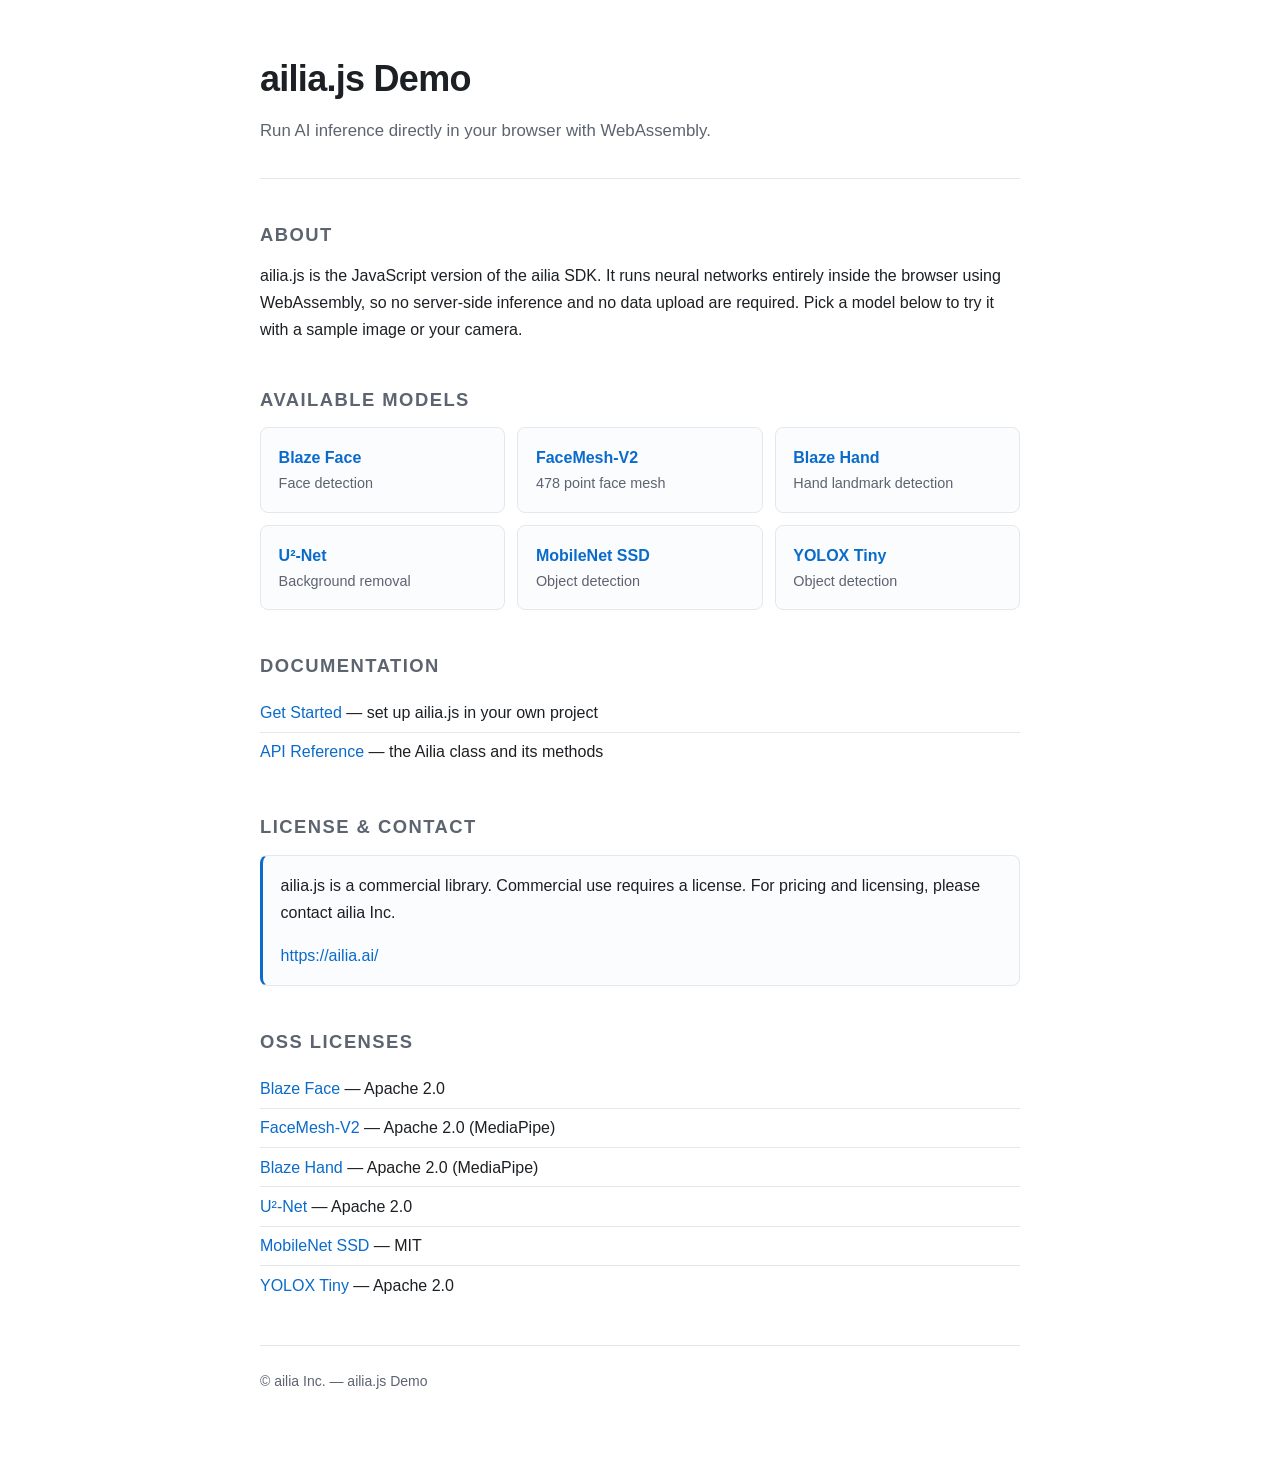
==== index.html @ ac6acb91 "Add a U^2-Net background removal demo Port ailia-models/background_removal/u2net with the small u2ne" ====
<!doctype html>
<html lang="en">

<head>
    <meta charset="utf-8" />
    <meta name="viewport" content="width=device-width, initial-scale=1" />
    <title>ailia.js Demo</title>
    <link rel="stylesheet" href="style.css" />
</head>

<body>
    <div class="page">

        <header class="site-header">
            <h1>ailia.js Demo</h1>
            <p class="tagline">Run AI inference directly in your browser with WebAssembly.</p>
        </header>

        <section>
            <h2>About</h2>
            <p>
                ailia.js is the JavaScript version of the ailia SDK. It runs neural networks
                entirely inside the browser using WebAssembly, so no server-side inference and
                no data upload are required. Pick a model below to try it with a sample image or
                your camera.
            </p>
        </section>

        <section>
            <h2>Available models</h2>
            <div class="card-grid">
                <a class="card" href="blazeface/">
                    <span class="card-title">Blaze Face</span>
                    <span class="card-desc">Face detection</span>
                </a>
                <a class="card" href="facemesh_v2/">
                    <span class="card-title">FaceMesh-V2</span>
                    <span class="card-desc">478 point face mesh</span>
                </a>
                <a class="card" href="blazehand/">
                    <span class="card-title">Blaze Hand</span>
                    <span class="card-desc">Hand landmark detection</span>
                </a>
                <a class="card" href="u2netp/">
                    <span class="card-title">U&sup2;-Net</span>
                    <span class="card-desc">Background removal</span>
                </a>
                <a class="card" href="mobilenet_ssd/">
                    <span class="card-title">MobileNet SSD</span>
                    <span class="card-desc">Object detection</span>
                </a>
                <a class="card" href="yolox/">
                    <span class="card-title">YOLOX Tiny</span>
                    <span class="card-desc">Object detection</span>
                </a>
            </div>
        </section>

        <section>
            <h2>Documentation</h2>
            <ul class="link-list">
                <li><a href="https://docs.ailia.ai/sdk/js/en/tutorial-get_started.html">Get Started</a> &mdash; set up ailia.js in your own project</li>
                <li><a href="https://docs.ailia.ai/sdk/js/en/Ailia.html">API Reference</a> &mdash; the Ailia class and its methods</li>
            </ul>
        </section>

        <section>
            <h2>License &amp; contact</h2>
            <div class="note">
                <p>
                    ailia.js is a commercial library. Commercial use requires a license.
                    For pricing and licensing, please contact ailia Inc.
                </p>
                <p><a href="https://ailia.ai/">https://ailia.ai/</a></p>
            </div>
        </section>

        <section>
            <h2>OSS licenses</h2>
            <ul class="link-list">
                <li><a href="blazeface/LICENSE">Blaze Face</a> &mdash; Apache 2.0</li>
                <li><a href="facemesh_v2/LICENSE">FaceMesh-V2</a> &mdash; Apache 2.0 (MediaPipe)</li>
                <li><a href="blazehand/LICENSE">Blaze Hand</a> &mdash; Apache 2.0 (MediaPipe)</li>
                <li><a href="u2netp/LICENSE">U&sup2;-Net</a> &mdash; Apache 2.0</li>
                <li><a href="mobilenet_ssd/LICENSE">MobileNet SSD</a> &mdash; MIT</li>
                <li><a href="yolox/LICENSE">YOLOX Tiny</a> &mdash; Apache 2.0</li>
            </ul>
        </section>

        <footer class="site-footer">
            &copy; ailia Inc. &mdash; ailia.js Demo
        </footer>

    </div>
</body>

</html>
---- style.css ----
/* ailia.js Demo - shared stylesheet */

:root {
    --bg: #ffffff;
    --surface: #fbfcfd;
    --border: #e4e7ec;
    --text: #1c2024;
    --text-muted: #5c6470;
    --accent: #0b6bcb;
    --accent-hover: #095aab;
    --accent-soft: #f2f7fd;
    --error: #c62828;
    --radius: 8px;
    --mono: ui-monospace, SFMono-Regular, "SF Mono", Menlo, Consolas, monospace;
}

* {
    box-sizing: border-box;
}

body {
    margin: 0;
    padding: 0 1.5rem 4rem;
    background-color: var(--bg);
    color: var(--text);
    font-family: -apple-system, BlinkMacSystemFont, "Helvetica Neue",
        "Hiragino Sans", "Noto Sans JP", Arial, sans-serif;
    font-size: 16px;
    line-height: 1.7;
}

/* Layout ------------------------------------------------------------------ */

.page {
    max-width: 760px;
    margin: 0 auto;
}

/* Demo pages put the input and the result side by side, so they need more room */
.page--wide {
    max-width: 1080px;
}

.site-header {
    padding: 3rem 0 2rem;
    border-bottom: 1px solid var(--border);
    margin-bottom: 2.5rem;
}

.site-header h1 {
    margin: 0;
    font-size: 2.25rem;
    letter-spacing: -0.02em;
}

.tagline {
    margin: 0.5rem 0 0;
    color: var(--text-muted);
    font-size: 1.05rem;
}

.back-link {
    display: inline-block;
    margin-bottom: 0.75rem;
    font-size: 0.9rem;
}

section {
    margin-bottom: 2.5rem;
}

section > h2 {
    margin: 0 0 0.75rem;
    font-size: 1.15rem;
    text-transform: uppercase;
    letter-spacing: 0.08em;
    color: var(--text-muted);
}

p {
    margin: 0 0 1rem;
}

/* Links ------------------------------------------------------------------- */

a {
    color: var(--accent);
    text-decoration: none;
}

a:hover {
    text-decoration: underline;
}

/* Model cards ------------------------------------------------------------- */

.card-grid {
    display: grid;
    grid-template-columns: repeat(auto-fit, minmax(220px, 1fr));
    gap: 0.75rem;
}

.card {
    display: block;
    padding: 1rem 1.1rem;
    background: var(--surface);
    border: 1px solid var(--border);
    border-radius: var(--radius);
    color: inherit;
}

.card:hover {
    border-color: var(--accent);
    background: var(--accent-soft);
    text-decoration: none;
}

.card-title {
    display: block;
    font-weight: 600;
    color: var(--accent);
}

.card-desc {
    display: block;
    font-size: 0.9rem;
    color: var(--text-muted);
}

/* Plain link lists -------------------------------------------------------- */

.link-list {
    margin: 0;
    padding: 0;
    list-style: none;
}

.link-list li {
    padding: 0.35rem 0;
    border-bottom: 1px solid var(--border);
}

.link-list li:last-child {
    border-bottom: none;
}

/* Notes ------------------------------------------------------------------- */

.note {
    padding: 1rem 1.1rem;
    background: var(--surface);
    border: 1px solid var(--border);
    border-left: 3px solid var(--accent);
    border-radius: var(--radius);
}

.note p:last-child {
    margin-bottom: 0;
}

.site-footer {
    padding-top: 1.5rem;
    border-top: 1px solid var(--border);
    color: var(--text-muted);
    font-size: 0.875rem;
}

/* Demo pages: status line ------------------------------------------------- */

.status-container {
    display: inline-block;
    margin: 0 0 1.25rem;
    padding: 0.35rem 0.8rem;
    background: var(--accent-soft);
    border: 1px solid var(--border);
    border-radius: 999px;
    color: var(--text-muted);
    font-size: 0.9rem;
}

.status-container.error {
    background: #fdf1f1;
    border-color: #f2c9c9;
    color: var(--error);
    font-weight: 600;
}

/* Demo pages: controls --------------------------------------------------- */

.controls {
    display: flex;
    flex-wrap: wrap;
    gap: 0.6rem;
    margin-bottom: 2rem;
}

button {
    padding: 0.55rem 1.1rem;
    background: var(--accent);
    border: 1px solid var(--accent);
    border-radius: var(--radius);
    color: #fff;
    font-family: inherit;
    font-size: 0.95rem;
    cursor: pointer;
}

button:hover {
    background: var(--accent-hover);
    border-color: var(--accent-hover);
}

/* Buttons stay hidden until the model files have been loaded */
.singleImageButton,
.videoStreamButton {
    visibility: hidden;
}

.model-loaded .singleImageButton,
.model-loaded .videoStreamButton {
    visibility: visible;
}

/* Demo pages: input / output panels -------------------------------------- */

.io-container {
    display: grid;
    grid-template-columns: repeat(auto-fit, minmax(min(100%, 320px), 1fr));
    gap: 1rem;
    align-items: start;
}

.io-container > * {
    min-width: 0;
    padding: 1rem 1.1rem;
    background: var(--surface);
    border: 1px solid var(--border);
    border-radius: var(--radius);
}

.io-container h2 {
    margin: 0 0 0.75rem;
    font-size: 0.8rem;
    text-transform: uppercase;
    letter-spacing: 0.08em;
    color: var(--text-muted);
}

.io-container img,
.io-container video,
.io-container canvas {
    max-width: 100%;
    max-height: 500px;
    border-radius: 4px;
}

.sample-image {
    cursor: pointer;
}

/* The overlay canvas is absolutely positioned on top of the result canvas */
.result-container {
    position: relative;
}

.result-json {
    margin: 0.75rem 0 0;
    max-height: 260px;
    overflow: auto;
    color: var(--text-muted);
    font-family: var(--mono);
    font-size: 0.8rem;
    line-height: 1.5;
    white-space: pre;
}

.result-json:empty {
    display: none;
}
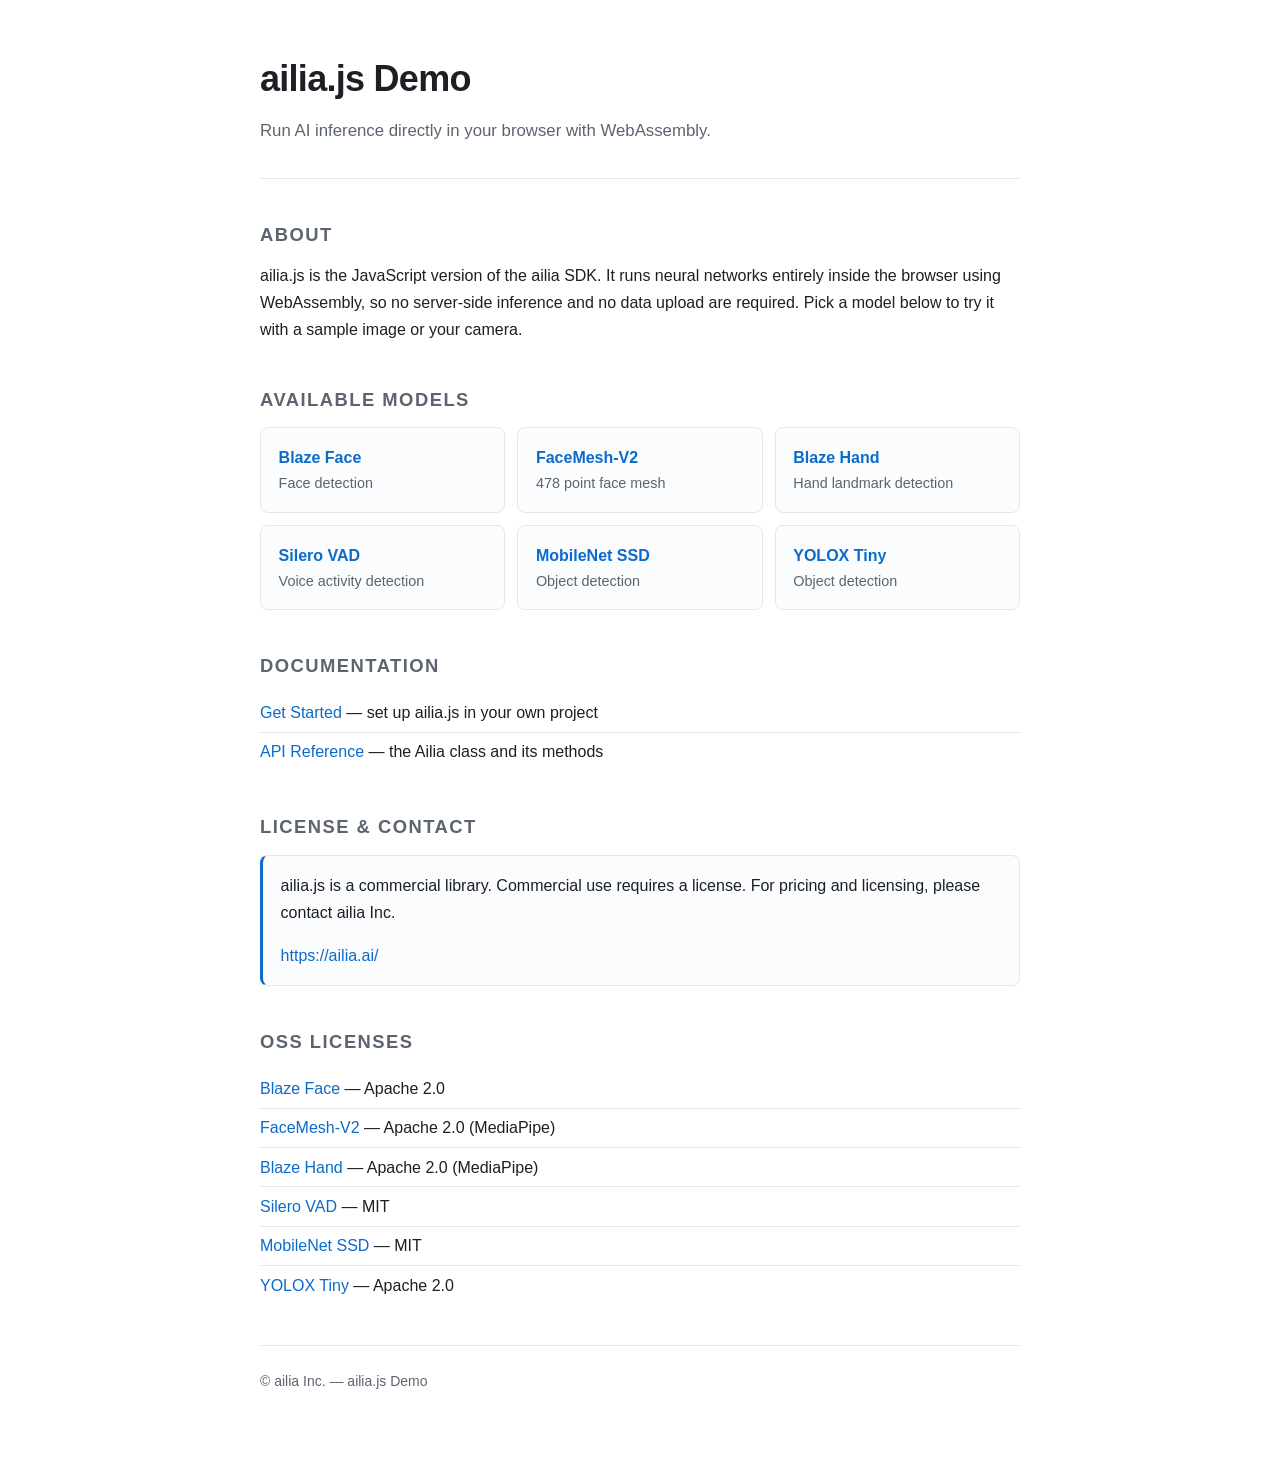
==== commit d50daa12: "Add a Silero VAD demo with microphone capture Port ailia-models/audio_processing/silero-vad at versi" ====
--- a/index.html
+++ b/index.html
@@ -41,9 +41,9 @@
                     <span class="card-title">Blaze Hand</span>
                     <span class="card-desc">Hand landmark detection</span>
                 </a>
-                <a class="card" href="u2netp/">
-                    <span class="card-title">U&sup2;-Net</span>
-                    <span class="card-desc">Background removal</span>
+                <a class="card" href="silero_vad/">
+                    <span class="card-title">Silero VAD</span>
+                    <span class="card-desc">Voice activity detection</span>
                 </a>
                 <a class="card" href="mobilenet_ssd/">
                     <span class="card-title">MobileNet SSD</span>
@@ -81,7 +81,7 @@
                 <li><a href="blazeface/LICENSE">Blaze Face</a> &mdash; Apache 2.0</li>
                 <li><a href="facemesh_v2/LICENSE">FaceMesh-V2</a> &mdash; Apache 2.0 (MediaPipe)</li>
                 <li><a href="blazehand/LICENSE">Blaze Hand</a> &mdash; Apache 2.0 (MediaPipe)</li>
-                <li><a href="u2netp/LICENSE">U&sup2;-Net</a> &mdash; Apache 2.0</li>
+                <li><a href="silero_vad/LICENSE">Silero VAD</a> &mdash; MIT</li>
                 <li><a href="mobilenet_ssd/LICENSE">MobileNet SSD</a> &mdash; MIT</li>
                 <li><a href="yolox/LICENSE">YOLOX Tiny</a> &mdash; Apache 2.0</li>
             </ul>
--- a/style.css
+++ b/style.css
@@ -277,3 +277,38 @@
 .result-json:empty {
     display: none;
 }
+
+/* Silero VAD: waveform and segment list ---------------------------------- */
+
+.waveform {
+    display: block;
+    width: 100%;
+    height: auto;
+    border: 1px solid var(--border);
+    border-radius: var(--radius);
+}
+
+.waveform-caption {
+    margin: 0.5rem 0 0;
+    color: var(--text-muted);
+    font-size: 0.875rem;
+}
+
+.segment-list li {
+    display: flex;
+    align-items: center;
+    gap: 0.6rem;
+    font-size: 0.9rem;
+}
+
+.segment-play {
+    padding: 0.2rem 0.6rem;
+    font-size: 0.8rem;
+}
+
+button:disabled {
+    background: var(--border);
+    border-color: var(--border);
+    color: var(--text-muted);
+    cursor: default;
+}
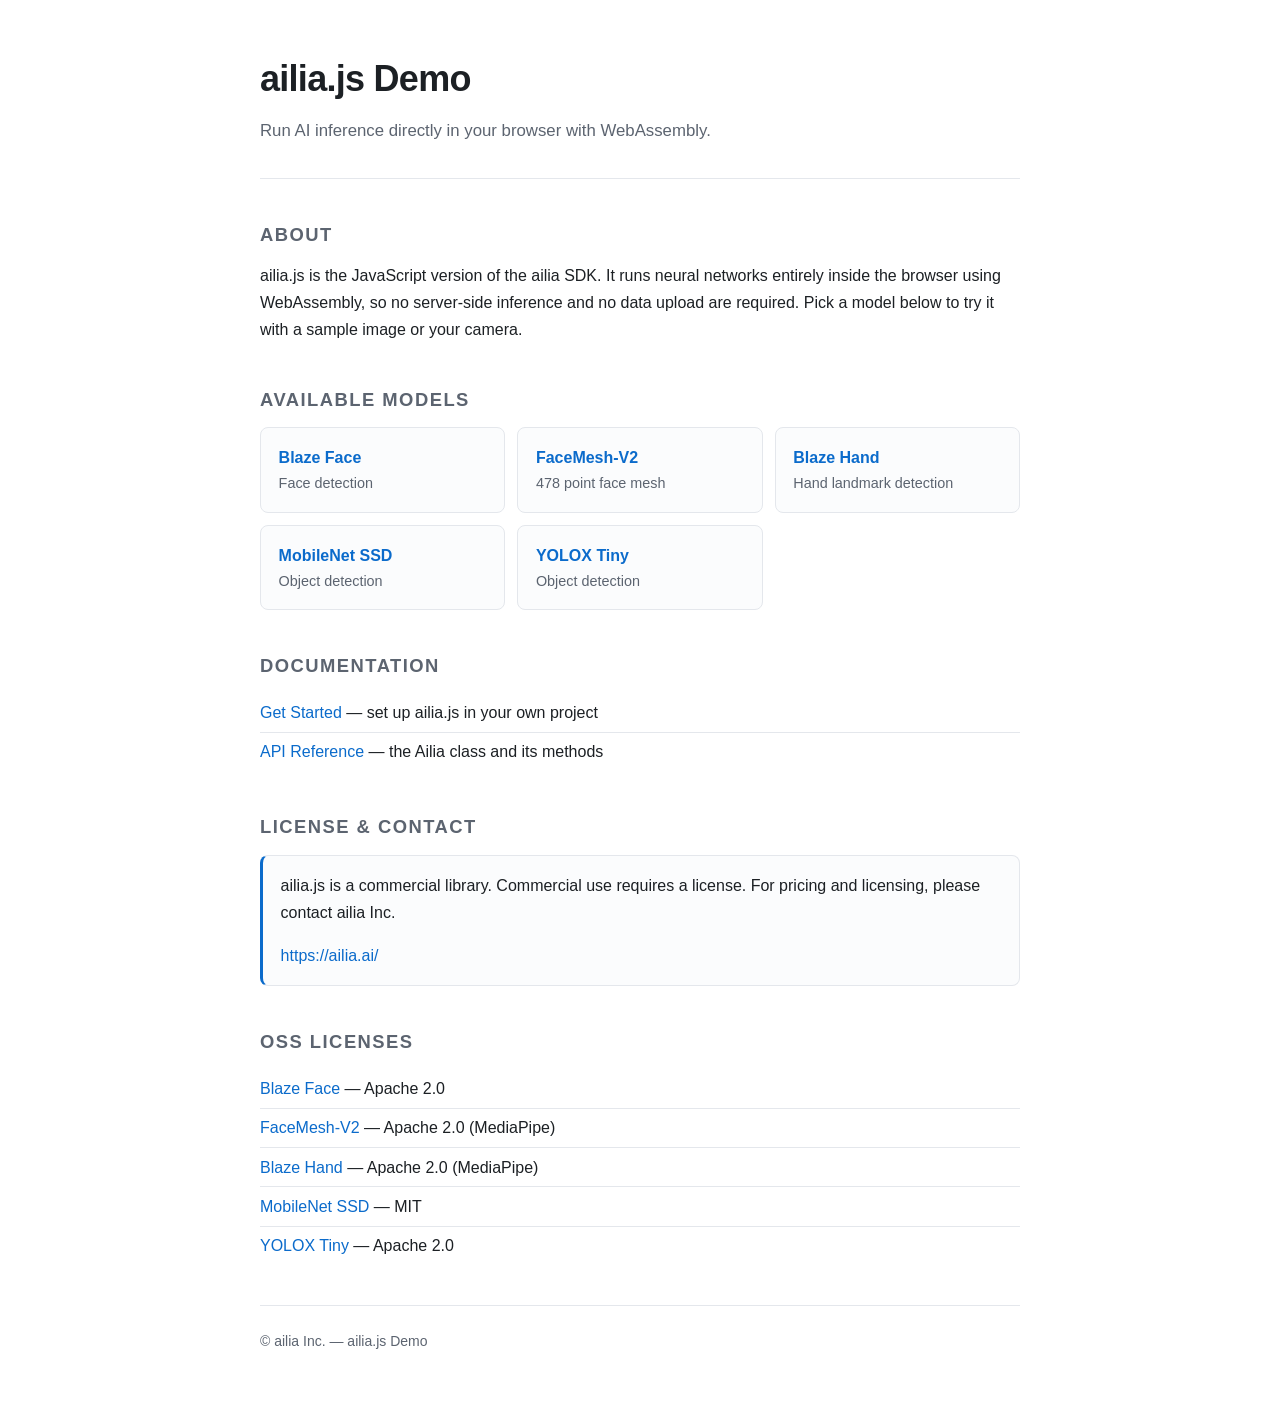
==== commit 54976c40: "Merge pull request #6 from ailia-ai/feature/facemesh-v2 Add a FaceMesh-V2 demo" ====
--- a/index.html
+++ b/index.html
@@ -41,10 +41,6 @@
                     <span class="card-title">Blaze Hand</span>
                     <span class="card-desc">Hand landmark detection</span>
                 </a>
-                <a class="card" href="silero_vad/">
-                    <span class="card-title">Silero VAD</span>
-                    <span class="card-desc">Voice activity detection</span>
-                </a>
                 <a class="card" href="mobilenet_ssd/">
                     <span class="card-title">MobileNet SSD</span>
                     <span class="card-desc">Object detection</span>
@@ -81,7 +77,6 @@
                 <li><a href="blazeface/LICENSE">Blaze Face</a> &mdash; Apache 2.0</li>
                 <li><a href="facemesh_v2/LICENSE">FaceMesh-V2</a> &mdash; Apache 2.0 (MediaPipe)</li>
                 <li><a href="blazehand/LICENSE">Blaze Hand</a> &mdash; Apache 2.0 (MediaPipe)</li>
-                <li><a href="silero_vad/LICENSE">Silero VAD</a> &mdash; MIT</li>
                 <li><a href="mobilenet_ssd/LICENSE">MobileNet SSD</a> &mdash; MIT</li>
                 <li><a href="yolox/LICENSE">YOLOX Tiny</a> &mdash; Apache 2.0</li>
             </ul>
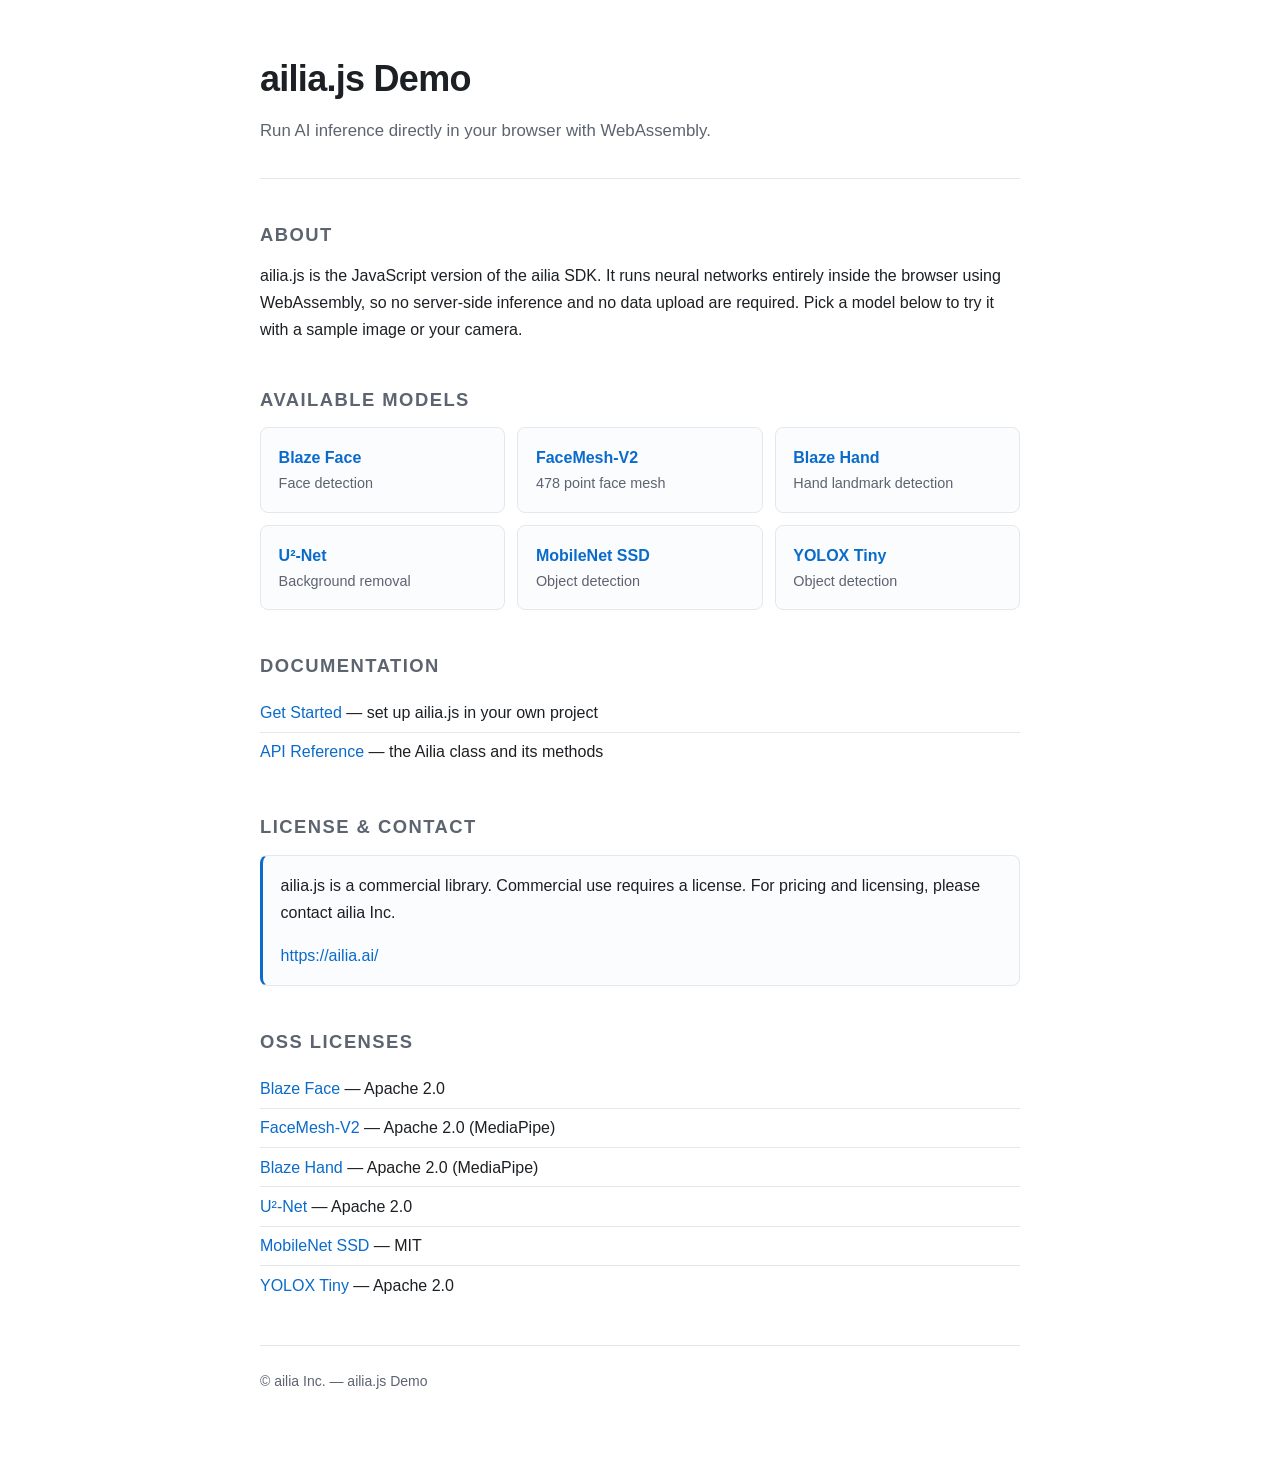
==== commit 61a7ccfa: "Merge pull request #7 from ailia-ai/feature/u2netp Feature/u2netp" ====
--- a/index.html
+++ b/index.html
@@ -41,6 +41,10 @@
                     <span class="card-title">Blaze Hand</span>
                     <span class="card-desc">Hand landmark detection</span>
                 </a>
+                <a class="card" href="u2netp/">
+                    <span class="card-title">U&sup2;-Net</span>
+                    <span class="card-desc">Background removal</span>
+                </a>
                 <a class="card" href="mobilenet_ssd/">
                     <span class="card-title">MobileNet SSD</span>
                     <span class="card-desc">Object detection</span>
@@ -77,6 +81,7 @@
                 <li><a href="blazeface/LICENSE">Blaze Face</a> &mdash; Apache 2.0</li>
                 <li><a href="facemesh_v2/LICENSE">FaceMesh-V2</a> &mdash; Apache 2.0 (MediaPipe)</li>
                 <li><a href="blazehand/LICENSE">Blaze Hand</a> &mdash; Apache 2.0 (MediaPipe)</li>
+                <li><a href="u2netp/LICENSE">U&sup2;-Net</a> &mdash; Apache 2.0</li>
                 <li><a href="mobilenet_ssd/LICENSE">MobileNet SSD</a> &mdash; MIT</li>
                 <li><a href="yolox/LICENSE">YOLOX Tiny</a> &mdash; Apache 2.0</li>
             </ul>
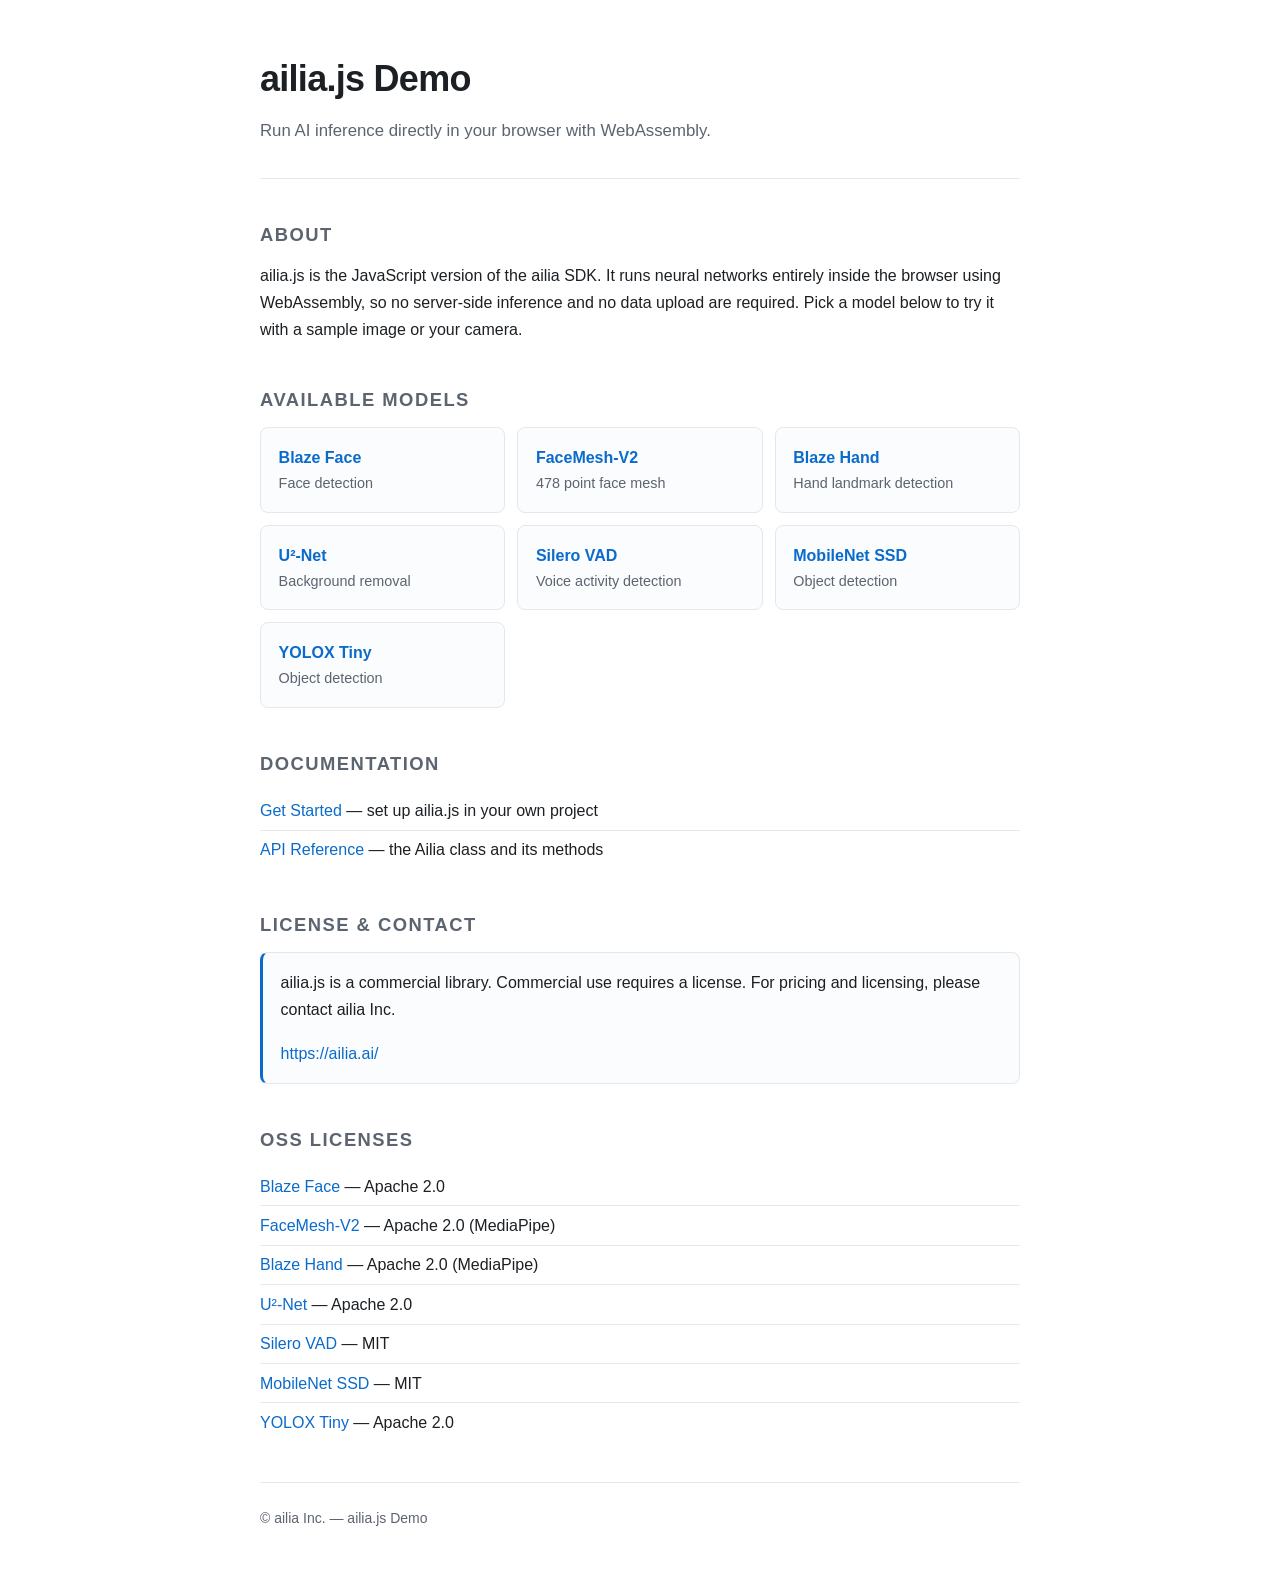
==== commit 49eca3e0: "Merge branch 'main' into feature/silero-vad main brought in the U^2-Net demo, which had added its en" ====
--- a/index.html
+++ b/index.html
@@ -44,6 +44,9 @@
                 <a class="card" href="u2netp/">
                     <span class="card-title">U&sup2;-Net</span>
                     <span class="card-desc">Background removal</span>
+                <a class="card" href="silero_vad/">
+                    <span class="card-title">Silero VAD</span>
+                    <span class="card-desc">Voice activity detection</span>
                 </a>
                 <a class="card" href="mobilenet_ssd/">
                     <span class="card-title">MobileNet SSD</span>
@@ -82,6 +85,7 @@
                 <li><a href="facemesh_v2/LICENSE">FaceMesh-V2</a> &mdash; Apache 2.0 (MediaPipe)</li>
                 <li><a href="blazehand/LICENSE">Blaze Hand</a> &mdash; Apache 2.0 (MediaPipe)</li>
                 <li><a href="u2netp/LICENSE">U&sup2;-Net</a> &mdash; Apache 2.0</li>
+                <li><a href="silero_vad/LICENSE">Silero VAD</a> &mdash; MIT</li>
                 <li><a href="mobilenet_ssd/LICENSE">MobileNet SSD</a> &mdash; MIT</li>
                 <li><a href="yolox/LICENSE">YOLOX Tiny</a> &mdash; Apache 2.0</li>
             </ul>
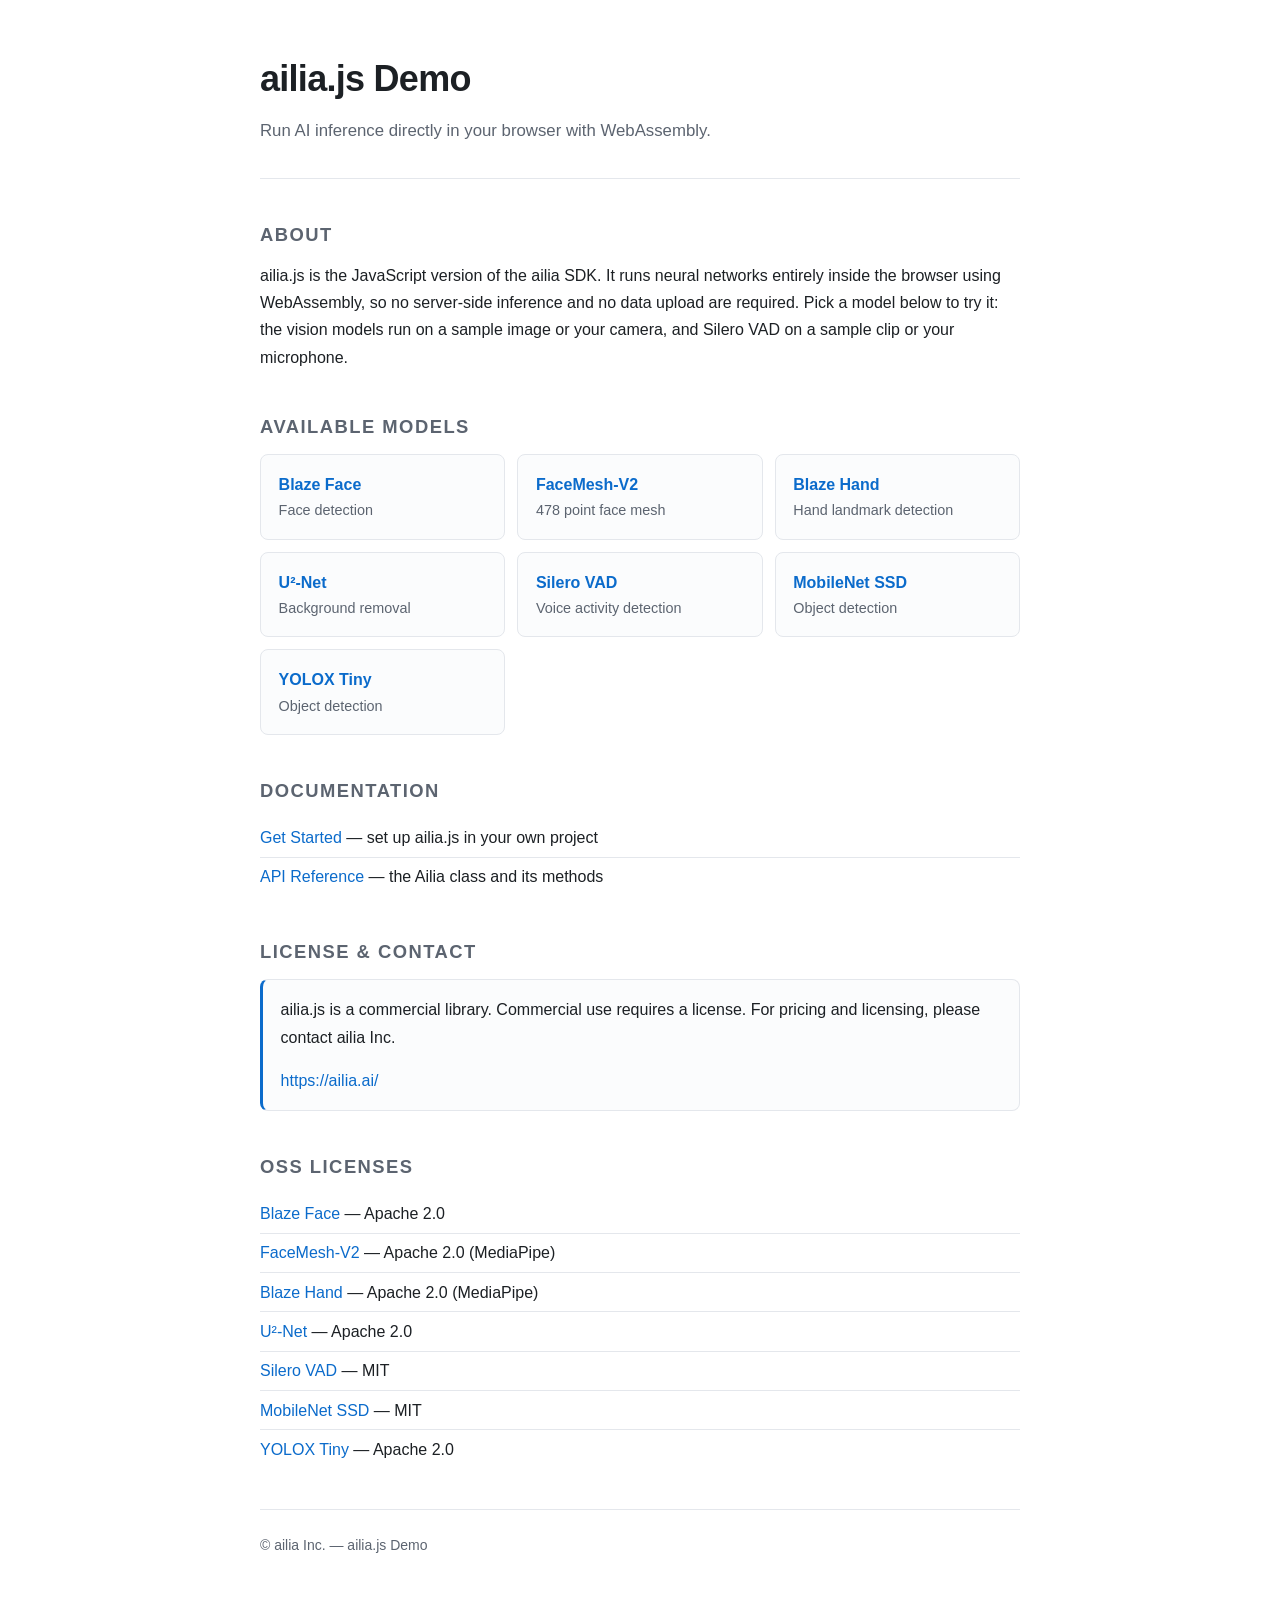
==== commit 004dac8a: "Say on the index that one demo takes audio The About paragraph told visitors to try a model "with a " ====
--- a/index.html
+++ b/index.html
@@ -21,8 +21,9 @@
             <p>
                 ailia.js is the JavaScript version of the ailia SDK. It runs neural networks
                 entirely inside the browser using WebAssembly, so no server-side inference and
-                no data upload are required. Pick a model below to try it with a sample image or
-                your camera.
+                no data upload are required. Pick a model below to try it: the vision models run
+                on a sample image or your camera, and Silero VAD on a sample clip or your
+                microphone.
             </p>
         </section>
 
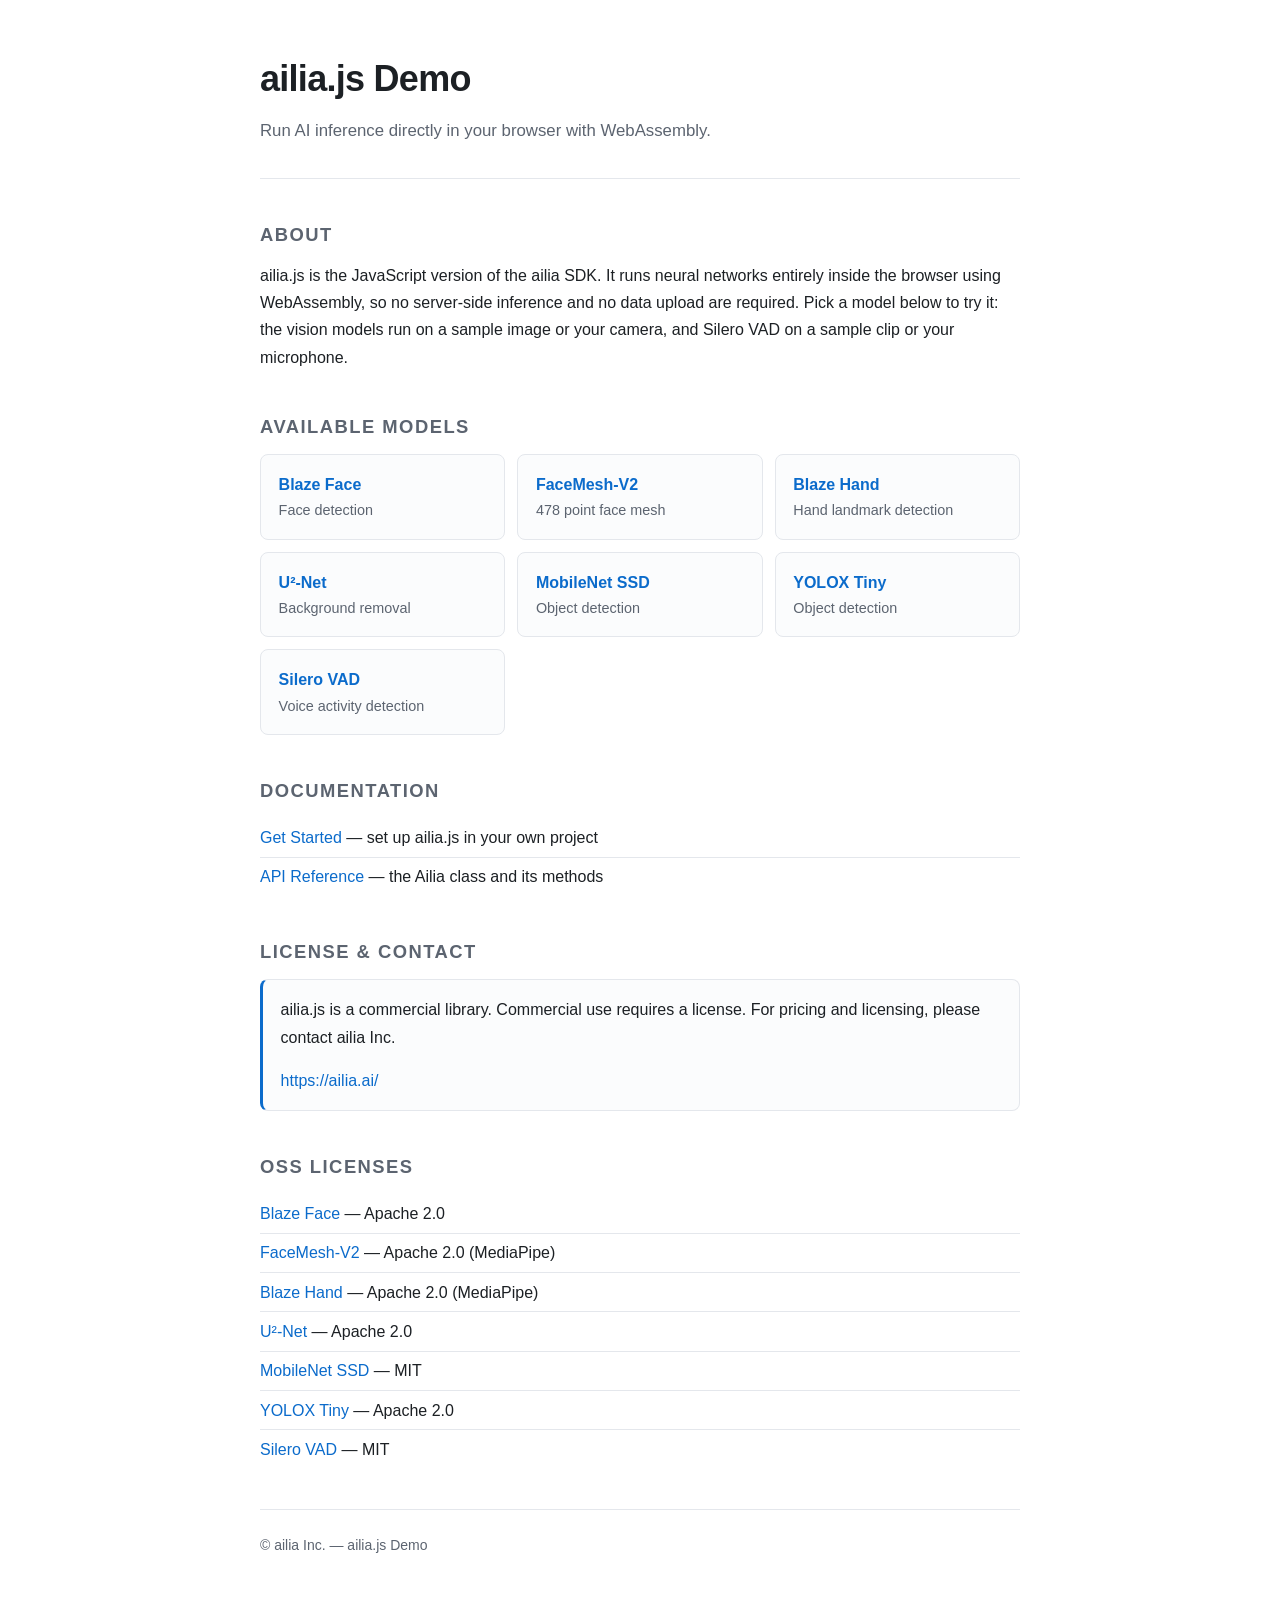
==== commit 567401de: "Move Silero VAD to the end of the model lists It is the only demo that takes audio rather than an im" ====
--- a/index.html
+++ b/index.html
@@ -45,9 +45,6 @@
                 <a class="card" href="u2netp/">
                     <span class="card-title">U&sup2;-Net</span>
                     <span class="card-desc">Background removal</span>
-                <a class="card" href="silero_vad/">
-                    <span class="card-title">Silero VAD</span>
-                    <span class="card-desc">Voice activity detection</span>
                 </a>
                 <a class="card" href="mobilenet_ssd/">
                     <span class="card-title">MobileNet SSD</span>
@@ -56,6 +53,10 @@
                 <a class="card" href="yolox/">
                     <span class="card-title">YOLOX Tiny</span>
                     <span class="card-desc">Object detection</span>
+                </a>
+                <a class="card" href="silero_vad/">
+                    <span class="card-title">Silero VAD</span>
+                    <span class="card-desc">Voice activity detection</span>
                 </a>
             </div>
         </section>
@@ -86,9 +87,9 @@
                 <li><a href="facemesh_v2/LICENSE">FaceMesh-V2</a> &mdash; Apache 2.0 (MediaPipe)</li>
                 <li><a href="blazehand/LICENSE">Blaze Hand</a> &mdash; Apache 2.0 (MediaPipe)</li>
                 <li><a href="u2netp/LICENSE">U&sup2;-Net</a> &mdash; Apache 2.0</li>
-                <li><a href="silero_vad/LICENSE">Silero VAD</a> &mdash; MIT</li>
                 <li><a href="mobilenet_ssd/LICENSE">MobileNet SSD</a> &mdash; MIT</li>
                 <li><a href="yolox/LICENSE">YOLOX Tiny</a> &mdash; Apache 2.0</li>
+                <li><a href="silero_vad/LICENSE">Silero VAD</a> &mdash; MIT</li>
             </ul>
         </section>
 
--- a/style.css
+++ b/style.css
@@ -312,3 +312,14 @@
     color: var(--text-muted);
     cursor: default;
 }
+
+.device-select {
+    padding: 0.5rem 0.6rem;
+    background: var(--surface);
+    border: 1px solid var(--border);
+    border-radius: var(--radius);
+    color: var(--text);
+    font-family: inherit;
+    font-size: 0.95rem;
+    max-width: 16rem;
+}
